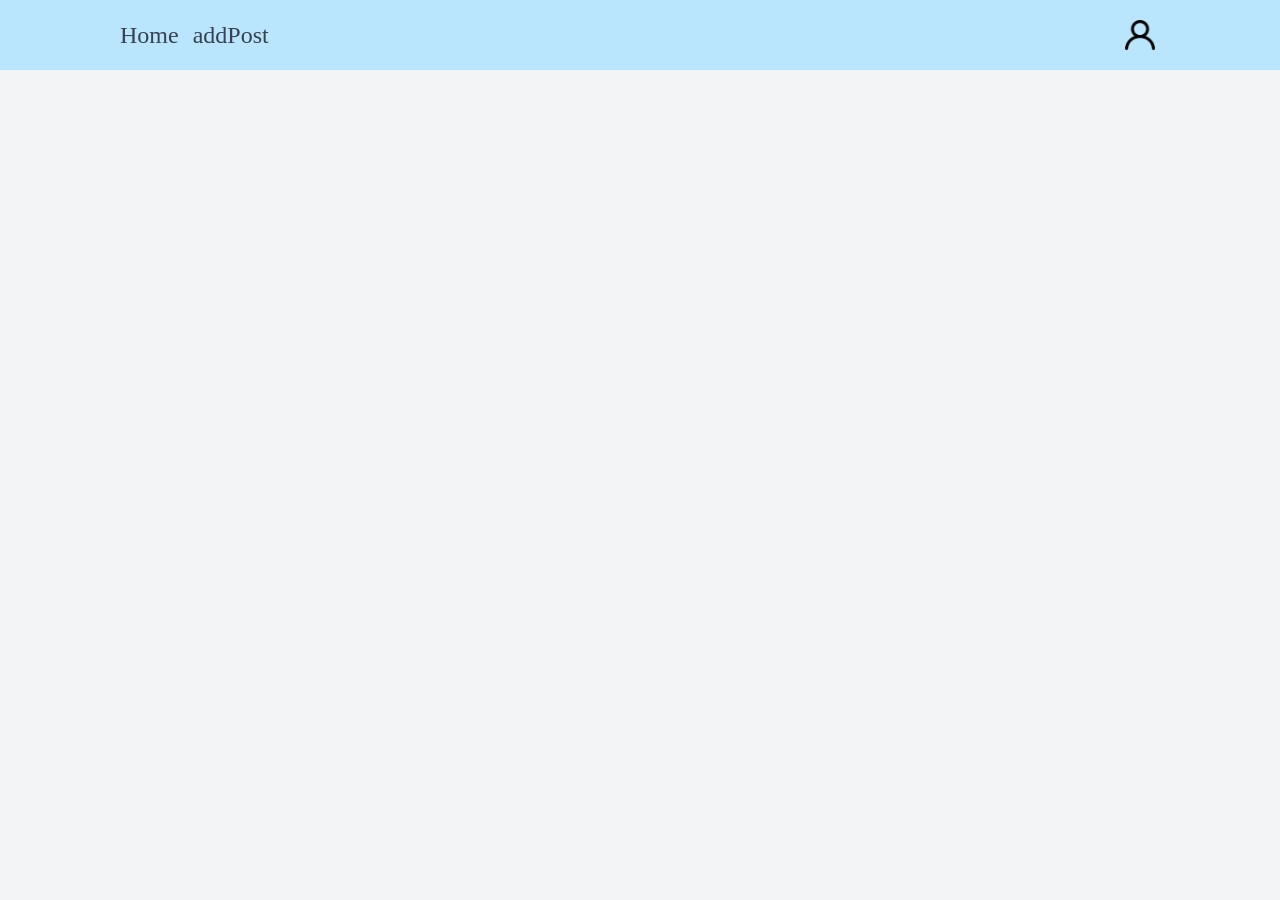
==== index.html @ dbaa73bf "GAB/index - header: added color changes and related transitions" ====
<!DOCTYPE html>
<html lang="en">
<head>
    <meta charset="UTF-8">
    <meta name="viewport" content="width=device-width, initial-scale=1.0">
    <link href="./res/css/style.css" rel="stylesheet">
    <link href="./res/css/header.css" rel="stylesheet">
    <title>WADBook</title>
</head>
<body>
    <header>
        <nav>
            <div class="header__links">
                <a href="#">Home</a>
                <a href="./addPost.html">addPost</a>
            </div>

            <a class="header__profile" href="./login.html">
                <img src="./res/images/profile.png">
            </a>
        </nav>
    </header>
    <footer></footer>
</body>
</html>
---- res/css/style.css ----
:root { /* Use these by calling var(--gray-500) for example */
    --gray-100: #f3f4f6;
    --gray-500: #6b7280;
    --gray-700: #374151;
    --gray-900: #111827;
    --brand-200: #bae6fd;
    --brand-300: #7dd3fc;
    --brand-500: #0ea5e9;
    --brand-600: #0284c7;
    --brand-700: #0369a1;
    --brand-900: #0c4a6e;
    --accent-100: #fef3c7;
    --accent-300: #fcd34d;
    --accent-500: #f59e0b;
    --accent-700: #b45309;
}

* {
    margin: 0;
    padding: 0;
    box-sizing: border-box;
    color: var(--gray-900)
}

body {
    width: 100%;
    background-color: var(--gray-100);
}
---- res/css/header.css ----
header {
    width: 100%;
    background-color: var(--brand-200);
}

nav {
    display: flex;
    flex-direction: row;
    justify-content: space-between;
    align-items: center;
    padding: 10px 15px;
}

header a { /* All anchor elements in header, no matter how deep they root */
    font-size: 24px;
    text-decoration: none;
    padding: 3px 5px;
    color: var(--gray-700);
    transition: color 200ms ease-in-out;

    &:hover, &:active {
        color: var(--accent-700);
    }
}

.header__profile {
    height: 40px;
    width: 40px;
    padding: 10px;
    border-radius: 100%;
    transition: background-color 200ms ease-in-out;

    &:hover {
        background-color: var(--accent-100)
    }
}

a > img { /* Only images directly in anchor elements */
    display: flex;
    align-self: center;
    aspect-ratio: 1/1;
    width: 100%;
}

@media only screen and (width >= 640px) {
    .header__profile {
        height: 50px;
        width: 50px;
    }
}

@media only screen and (width >= 1024px) {
    nav {
        max-width: 1080px;
        margin: 0 auto;
    }
}
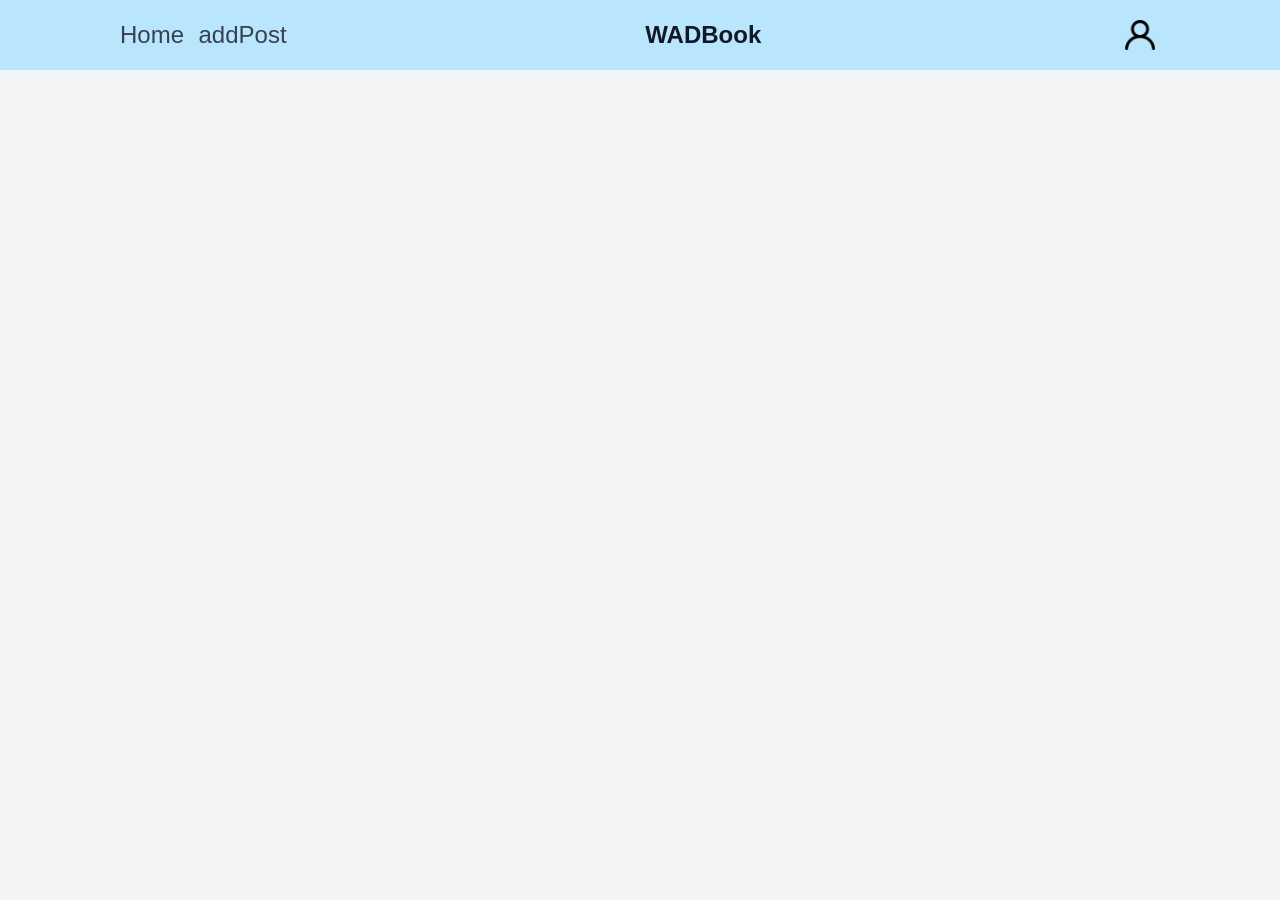
==== commit 6cc96db3: "GAB/index - header: added H1 element as page name, customized font" ====
--- a/index.html
+++ b/index.html
@@ -5,6 +5,7 @@
     <meta name="viewport" content="width=device-width, initial-scale=1.0">
     <link href="./res/css/style.css" rel="stylesheet">
     <link href="./res/css/header.css" rel="stylesheet">
+    <link href="./res/css/article.css" rel="stylesheet">
     <title>WADBook</title>
 </head>
 <body>
@@ -15,6 +16,8 @@
                 <a href="./addPost.html">addPost</a>
             </div>
 
+            <h1>WADBook</h1>
+
             <a class="header__profile" href="./login.html">
                 <img src="./res/images/profile.png">
             </a>
--- a/res/css/style.css
+++ b/res/css/style.css
@@ -19,7 +19,8 @@
     margin: 0;
     padding: 0;
     box-sizing: border-box;
-    color: var(--gray-900)
+    color: var(--gray-900);
+    font-family: Arial, Helvetica, sans-serif;
 }
 
 body {
--- a/res/css/header.css
+++ b/res/css/header.css
@@ -23,6 +23,10 @@
     }
 }
 
+header > nav > div ~ h1 {
+    display: none;
+}
+
 .header__profile {
     height: 40px;
     width: 40px;
@@ -43,6 +47,10 @@
 }
 
 @media only screen and (width >= 640px) {
+    header > nav > div ~ h1 {
+        display: block;
+    }
+
     .header__profile {
         height: 50px;
         width: 50px;
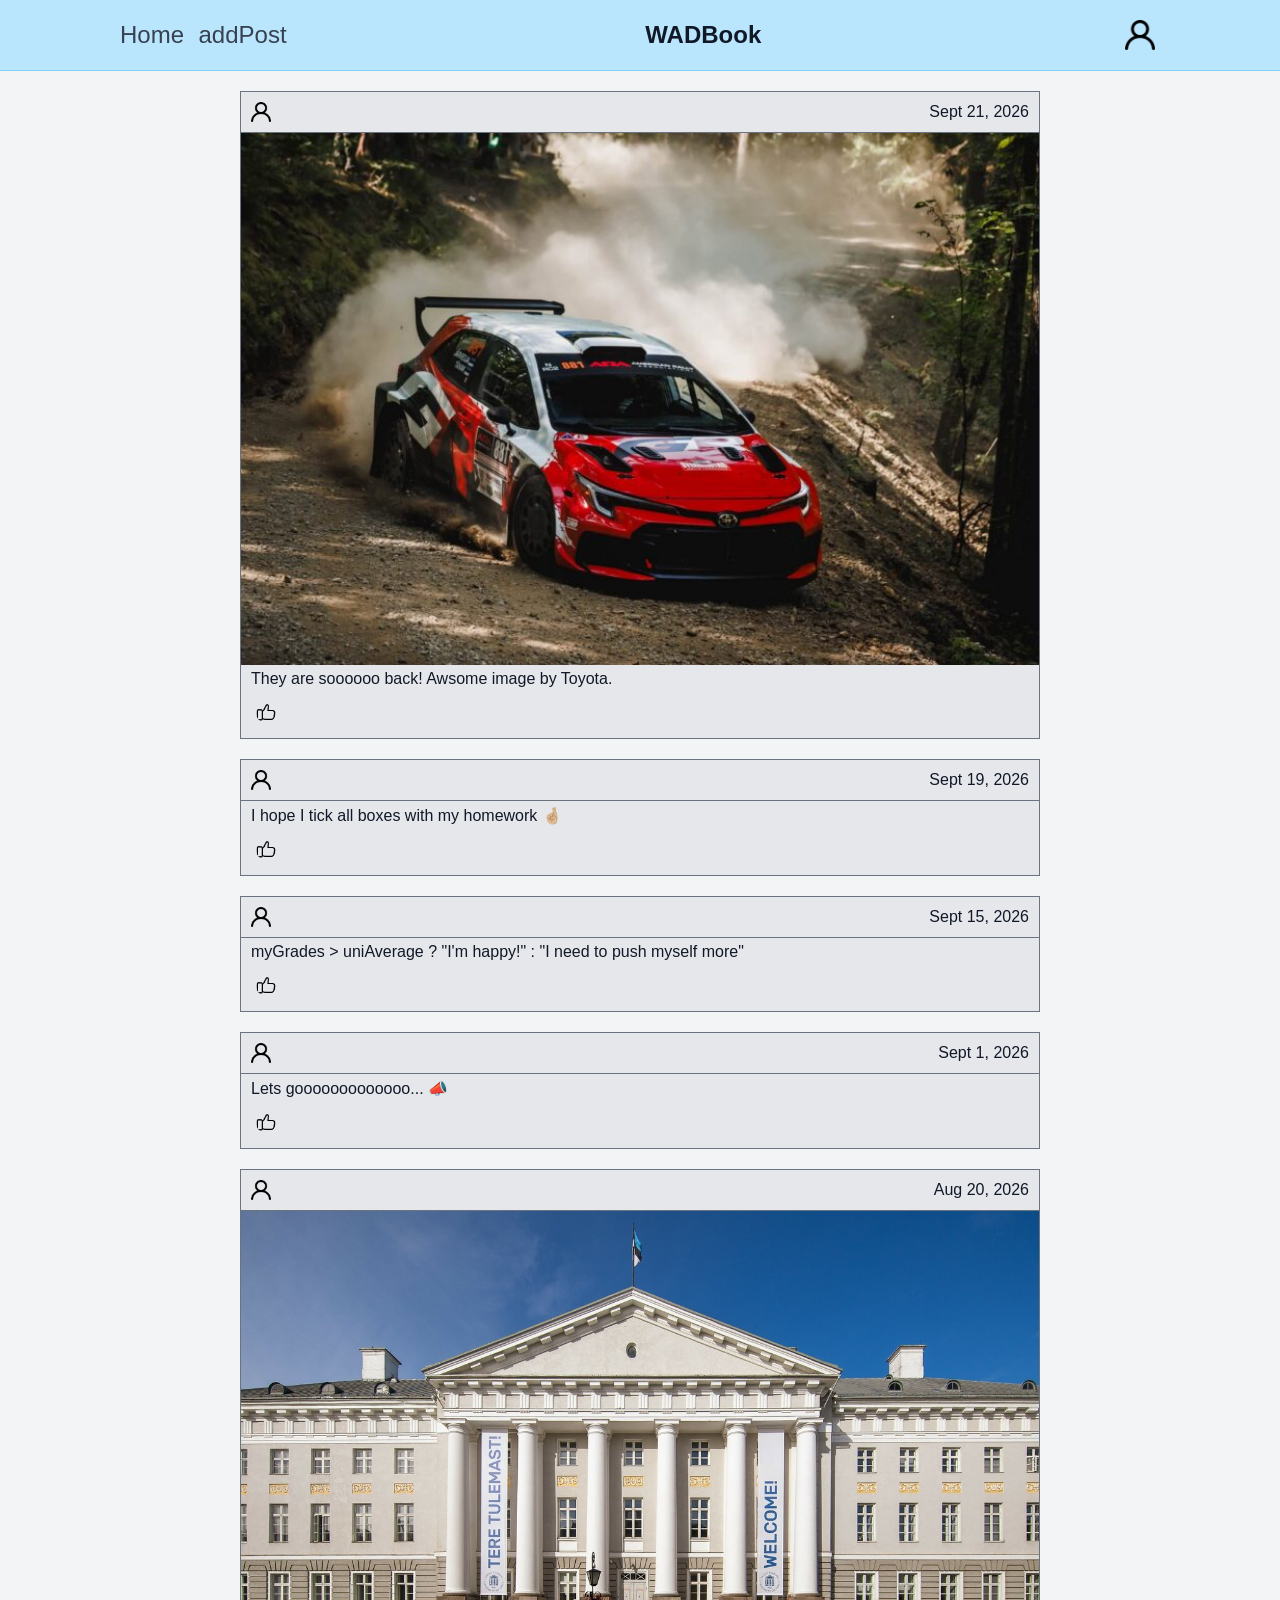
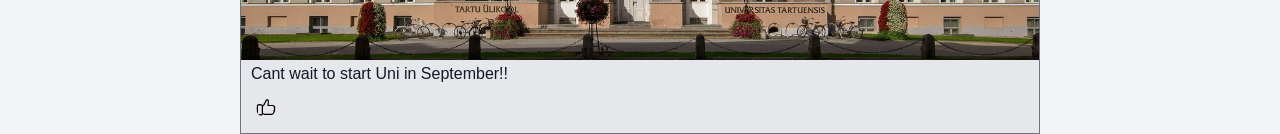
==== commit f3bf4f10: "GAB/index - articles: added articles with styling and images" ====
--- a/index.html
+++ b/index.html
@@ -23,6 +23,68 @@
             </a>
         </nav>
     </header>
+
+    <main>
+        <article>
+            <div>
+                <img src="./res/images/profile.png">
+                <time datetime="2026-09-21">Sept 21, 2026</time>
+            </div>
+
+            <img src="./res/images/tanak.png">
+
+            <p>They are soooooo back! Awsome image by Toyota.</p>
+
+            <img src="./res/images/thumb.png">
+        </article>
+
+        <article>
+            <div>
+                <img src="./res/images/profile.png">
+                <time datetime="2026-09-19">Sept 19, 2026</time>
+            </div>
+
+            <p>I hope I tick all boxes with my homework 🤞🏼</p>
+
+            <img src="./res/images/thumb.png">
+        </article>
+
+        <article>
+            <div>
+                <img src="./res/images/profile.png">
+                <time datetime="2026-09-15">Sept 15, 2026</time>
+            </div>
+
+            <p>myGrades > uniAverage ? "I'm happy!" : "I need to push myself more"</p>
+
+            <img src="./res/images/thumb.png">
+        </article>
+
+        <article>
+            <div>
+                <img src="./res/images/profile.png">
+                <time datetime="2026-09-01">Sept 1, 2026</time>
+            </div>
+
+            <p>Lets gooooooooooooo... 📣</p>
+
+            <img src="./res/images/thumb.png">
+        </article>
+
+        <article>
+            <div>
+                <img src="./res/images/profile.png">
+                <time datetime="2026-08-20">Aug 20, 2026</time>
+            </div>
+
+            <img src="./res/images/uni.png">
+
+            <p>Cant wait to start Uni in September!!</p>
+
+            <img src="./res/images/thumb.png">
+        </article>
+    </main>
+
     <footer></footer>
 </body>
 </html>
--- a/res/css/style.css
+++ b/res/css/style.css
@@ -1,5 +1,6 @@
 :root { /* Use these by calling var(--gray-500) for example */
     --gray-100: #f3f4f6;
+    --gray-200: #e5e7eb;
     --gray-500: #6b7280;
     --gray-700: #374151;
     --gray-900: #111827;
--- a/res/css/header.css
+++ b/res/css/header.css
@@ -1,6 +1,7 @@
 header {
     width: 100%;
     background-color: var(--brand-200);
+    border-bottom: 1px solid var(--brand-300);
 }
 
 nav {
--- a/res/css/article.css
+++ b/res/css/article.css
@@ -0,0 +1,68 @@
+main {
+    display: flex;
+    flex-direction: column;
+    align-items: center;
+}
+
+main article {
+    background-color: var(--gray-200);
+    border: 1px solid var(--gray-500);
+    border-left: 0;
+    border-right: 0;
+    margin-top: 20px;
+    display: flex;
+    flex-direction: column;
+    width: 100%;
+}
+
+main article > div {
+    display: flex;
+    flex-direction: row;
+    padding: 3px 5px;
+    width: 100%;
+    justify-content: space-between;
+    align-items: center;
+    border-bottom: 1px solid var(--gray-500);
+
+    & img {
+        align-self: center;
+        width: 20px;
+        aspect-ratio: 1/1;
+    }
+}
+
+main article p {
+    padding: 5px 10px;
+}
+
+main article p + img {
+    margin: 0 0 5px 5px;
+    width: 40px;
+    aspect-ratio: 1/1;
+    padding: 10px;
+    border-radius: 100%;
+    transition: background-color 200ms ease-in-out;
+    cursor: pointer;
+
+    &:hover {
+        background-color: var(--brand-300);
+    }
+}
+
+@media only screen and (width >= 640px) {
+    main article {
+        border-right: 1px solid var(--gray-500);
+        border-left: 1px solid var(--gray-500);
+        max-width: 640px;
+    }
+
+    main article > div {
+        padding: 10px;
+    }
+}
+
+@media only screen and (width >= 1024px) {
+    main article {
+        max-width: 800px;
+    }
+}
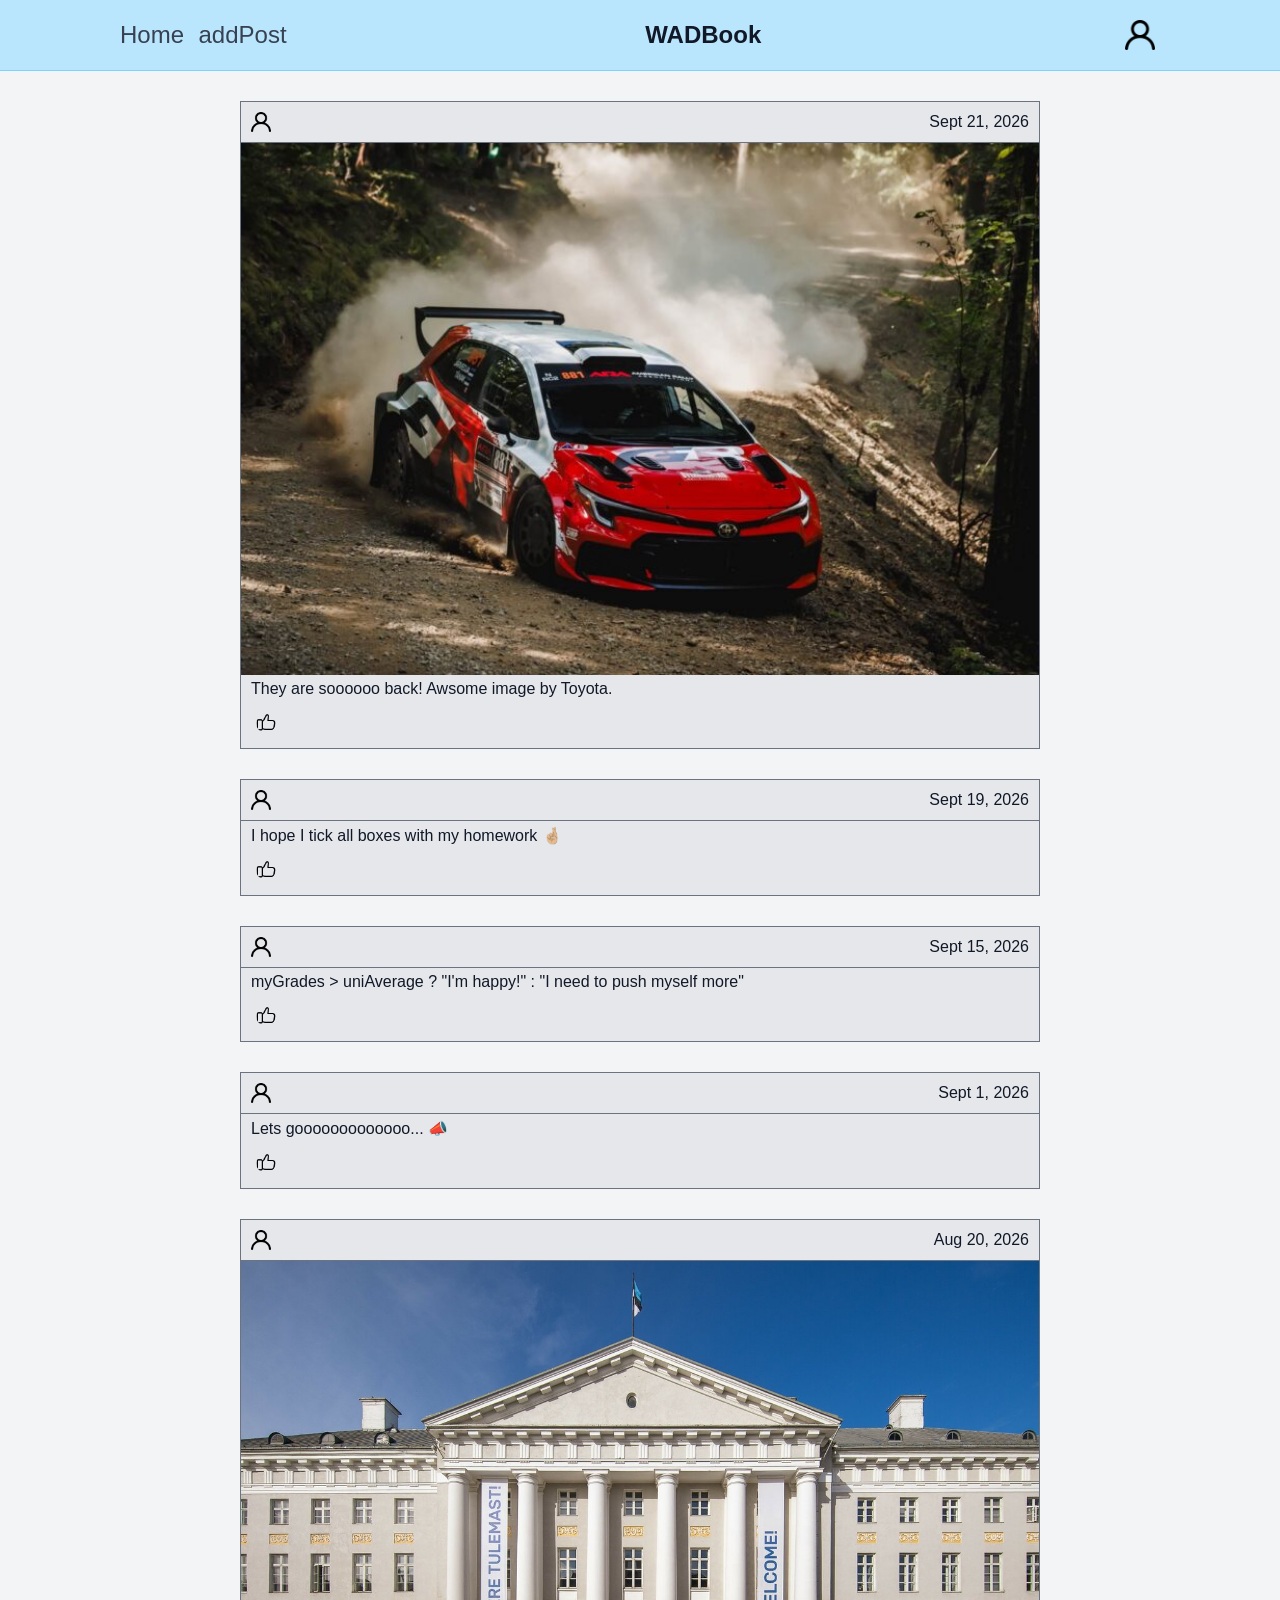
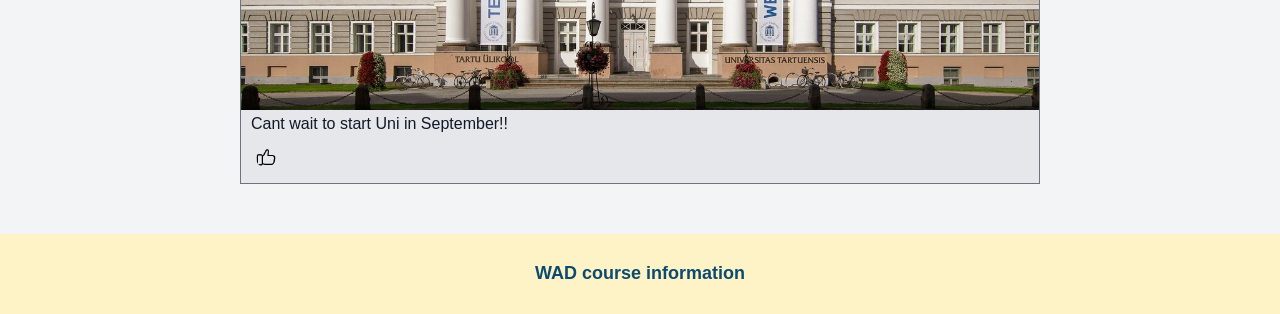
==== commit 231af2c8: "GAB/index - footer: added footer, fixed margins to better fit responsive layouts" ====
--- a/index.html
+++ b/index.html
@@ -6,6 +6,7 @@
     <link href="./res/css/style.css" rel="stylesheet">
     <link href="./res/css/header.css" rel="stylesheet">
     <link href="./res/css/article.css" rel="stylesheet">
+    <link href="./res/css/footer.css" rel="stylesheet">
     <title>WADBook</title>
 </head>
 <body>
@@ -85,6 +86,10 @@
         </article>
     </main>
 
-    <footer></footer>
+    <footer>
+        <address>
+            <a href="https://courses.cs.ut.ee/2026/WAD/fall" target="_blank">WAD course information</a>
+        </address>
+    </footer>
 </body>
 </html>
--- a/res/css/article.css
+++ b/res/css/article.css
@@ -54,6 +54,7 @@
         border-right: 1px solid var(--gray-500);
         border-left: 1px solid var(--gray-500);
         max-width: 640px;
+        margin-top: 30px;
     }
 
     main article > div {
--- a/res/css/footer.css
+++ b/res/css/footer.css
@@ -0,0 +1,35 @@
+footer {
+    display: flex;
+    justify-content: center;
+    align-items: center;
+    margin-top: 30px;
+    height: 50px;
+    font-size: 16px;
+    background-color: var(--accent-100);
+
+    & address > a {
+        font-weight: 600;
+        color: var(--brand-900);
+        text-decoration: none;
+        font-style: normal;
+        transition: color 200ms ease-in-out;
+
+        &:hover {
+            color: var(--brand-500);
+        }
+    }
+}
+
+@media only screen and (width >= 640px) {
+    footer {
+        margin-top: 50px;
+        height: 75px;
+    }
+}
+
+@media only screen and (width >= 1024px) {
+    footer {
+        font-size: 18px;
+        height: 80px;
+    }
+}
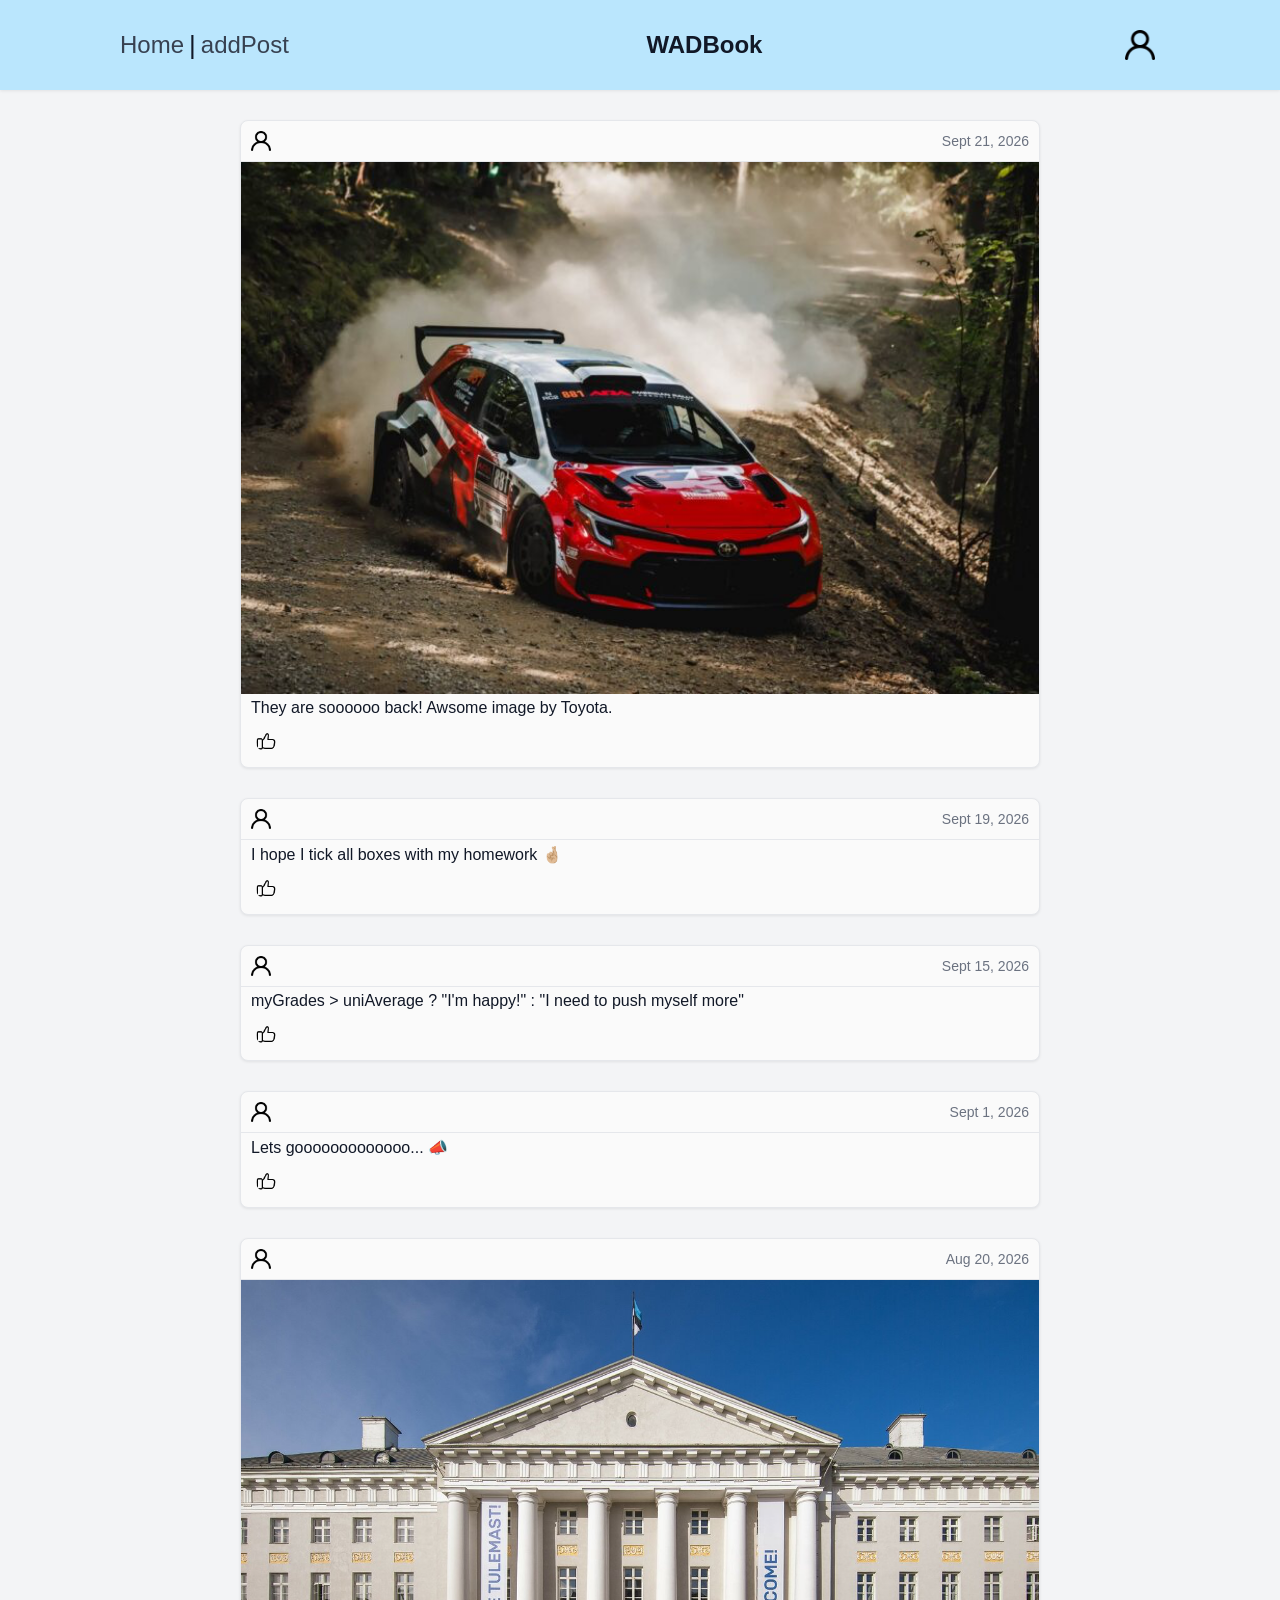
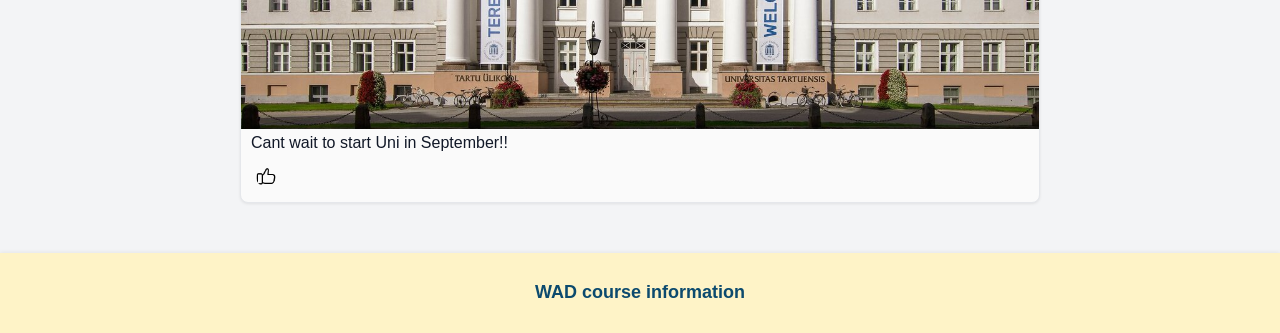
==== commit 2c200cc2: "GAB/fix1 - header: fixed anchor href-s and improved styling" ====
--- a/index.html
+++ b/index.html
@@ -14,13 +14,14 @@
         <nav>
             <div class="header__links">
                 <a href="#">Home</a>
+                <span class="header__spacer">|</span>
                 <a href="./addPost.html">addPost</a>
             </div>
 
             <h1>WADBook</h1>
 
             <a class="header__profile" href="./login.html">
-                <img src="./res/images/profile.png">
+                <img src="./res/images/profile.png" alt="user profile">
             </a>
         </nav>
     </header>
@@ -28,61 +29,61 @@
     <main>
         <article>
             <div>
-                <img src="./res/images/profile.png">
+                <img src="./res/images/profile.png" alt="user profile">
                 <time datetime="2026-09-21">Sept 21, 2026</time>
             </div>
 
-            <img src="./res/images/tanak.png">
+            <img src="./res/images/tanak.png" alt="rally car">
 
             <p>They are soooooo back! Awsome image by Toyota.</p>
 
-            <img src="./res/images/thumb.png">
+            <img src="./res/images/thumb.png" alt="like icon">
         </article>
 
         <article>
             <div>
-                <img src="./res/images/profile.png">
+                <img src="./res/images/profile.png" alt="user profile">
                 <time datetime="2026-09-19">Sept 19, 2026</time>
             </div>
 
             <p>I hope I tick all boxes with my homework 🤞🏼</p>
 
-            <img src="./res/images/thumb.png">
+            <img src="./res/images/thumb.png" alt="like icon">
         </article>
 
         <article>
             <div>
-                <img src="./res/images/profile.png">
+                <img src="./res/images/profile.png" alt="user profile">
                 <time datetime="2026-09-15">Sept 15, 2026</time>
             </div>
 
             <p>myGrades > uniAverage ? "I'm happy!" : "I need to push myself more"</p>
 
-            <img src="./res/images/thumb.png">
+            <img src="./res/images/thumb.png" alt="like icon">
         </article>
 
         <article>
             <div>
-                <img src="./res/images/profile.png">
+                <img src="./res/images/profile.png" alt="user profile">
                 <time datetime="2026-09-01">Sept 1, 2026</time>
             </div>
 
             <p>Lets gooooooooooooo... 📣</p>
 
-            <img src="./res/images/thumb.png">
+            <img src="./res/images/thumb.png" alt="like icon">
         </article>
 
         <article>
             <div>
-                <img src="./res/images/profile.png">
+                <img src="./res/images/profile.png" alt="user profile">
                 <time datetime="2026-08-20">Aug 20, 2026</time>
             </div>
 
-            <img src="./res/images/uni.png">
+            <img src="./res/images/uni.png" alt="University of Tartu">
 
             <p>Cant wait to start Uni in September!!</p>
 
-            <img src="./res/images/thumb.png">
+            <img src="./res/images/thumb.png" alt="like icon">
         </article>
     </main>
 
--- a/res/css/style.css
+++ b/res/css/style.css
@@ -1,4 +1,5 @@
 :root { /* Use these by calling var(--gray-500) for example */
+    --gray-050: #fafafa;
     --gray-100: #f3f4f6;
     --gray-200: #e5e7eb;
     --gray-500: #6b7280;
@@ -14,6 +15,9 @@
     --accent-300: #fcd34d;
     --accent-500: #f59e0b;
     --accent-700: #b45309;
+    --shadow-sm: 0 1px 3px rgb(0 0 0 / 0.08);
+    --shadow-md: 0 4px 12px rgb(0 0 0 / 0.12);
+    --radius: 8px;
 }
 
 * {
--- a/res/css/header.css
+++ b/res/css/header.css
@@ -1,7 +1,14 @@
 header {
+    position:sticky;
+    top: 0;
+    display: flex;
+    flex-direction: column;
+    justify-content: center;
     width: 100%;
+    height: 60px;
     background-color: var(--brand-200);
-    border-bottom: 1px solid var(--brand-300);
+    box-shadow: var(--shadow-sm);
+    z-index: 5;
 }
 
 nav {
@@ -12,16 +19,29 @@
     padding: 10px 15px;
 }
 
+.header__links {
+    display: flex;
+    align-items: center;
+}
+
 header a { /* All anchor elements in header, no matter how deep they root */
-    font-size: 24px;
+    position: relative;
+    font-size: 20px;
     text-decoration: none;
     padding: 3px 5px;
+    border-radius: var(--radius);
+    transition: color 200ms ease-in-out, background-color 200ms ease-in-out;
     color: var(--gray-700);
-    transition: color 200ms ease-in-out;
 
     &:hover, &:active {
         color: var(--accent-700);
+        background-color: var(--accent-100);
     }
+}
+
+.header__spacer {
+    font-size: 26px;
+    cursor: default;
 }
 
 header > nav > div ~ h1 {
@@ -48,6 +68,14 @@
 }
 
 @media only screen and (width >= 640px) {
+    header {
+        height: 90px;
+    }
+
+    header a {
+        font-size: 20px;
+    }
+
     header > nav > div ~ h1 {
         display: block;
     }
@@ -61,6 +89,11 @@
 @media only screen and (width >= 1024px) {
     nav {
         max-width: 1080px;
+        width: 100%;
         margin: 0 auto;
     }
+
+    header a {
+        font-size: 24px;
+    }
 }
--- a/res/css/article.css
+++ b/res/css/article.css
@@ -5,14 +5,21 @@
 }
 
 main article {
-    background-color: var(--gray-200);
-    border: 1px solid var(--gray-500);
-    border-left: 0;
-    border-right: 0;
+    background-color: var(--gray-050);
+    border: 1px solid var(--gray-200);
+    border-radius: var(--radius);
+    box-shadow: var(--shadow-sm);
     margin-top: 20px;
     display: flex;
     flex-direction: column;
+    overflow: hidden;
     width: 100%;
+    transition: box-shadow 200ms ease-in-out, transform 200ms ease-in-out;
+
+    &:hover {
+        box-shadow: var(--shadow-md);
+        transform: translateY(-1px);
+    }
 }
 
 main article > div {
@@ -22,12 +29,17 @@
     width: 100%;
     justify-content: space-between;
     align-items: center;
-    border-bottom: 1px solid var(--gray-500);
+    border-bottom: 1px solid var(--gray-200);
 
     & img {
         align-self: center;
         width: 20px;
         aspect-ratio: 1/1;
+    }
+
+    & time {
+        color: var(--gray-500);
+        font-size: 14px;
     }
 }
 
@@ -45,14 +57,12 @@
     cursor: pointer;
 
     &:hover {
-        background-color: var(--brand-300);
+        background-color: var(--accent-100);
     }
 }
 
 @media only screen and (width >= 640px) {
     main article {
-        border-right: 1px solid var(--gray-500);
-        border-left: 1px solid var(--gray-500);
         max-width: 640px;
         margin-top: 30px;
     }
--- a/res/css/footer.css
+++ b/res/css/footer.css
@@ -6,6 +6,7 @@
     height: 50px;
     font-size: 16px;
     background-color: var(--accent-100);
+    box-shadow: 0 -1px 4px rgb(0 0 0 / 0.06);
 
     & address > a {
         font-weight: 600;
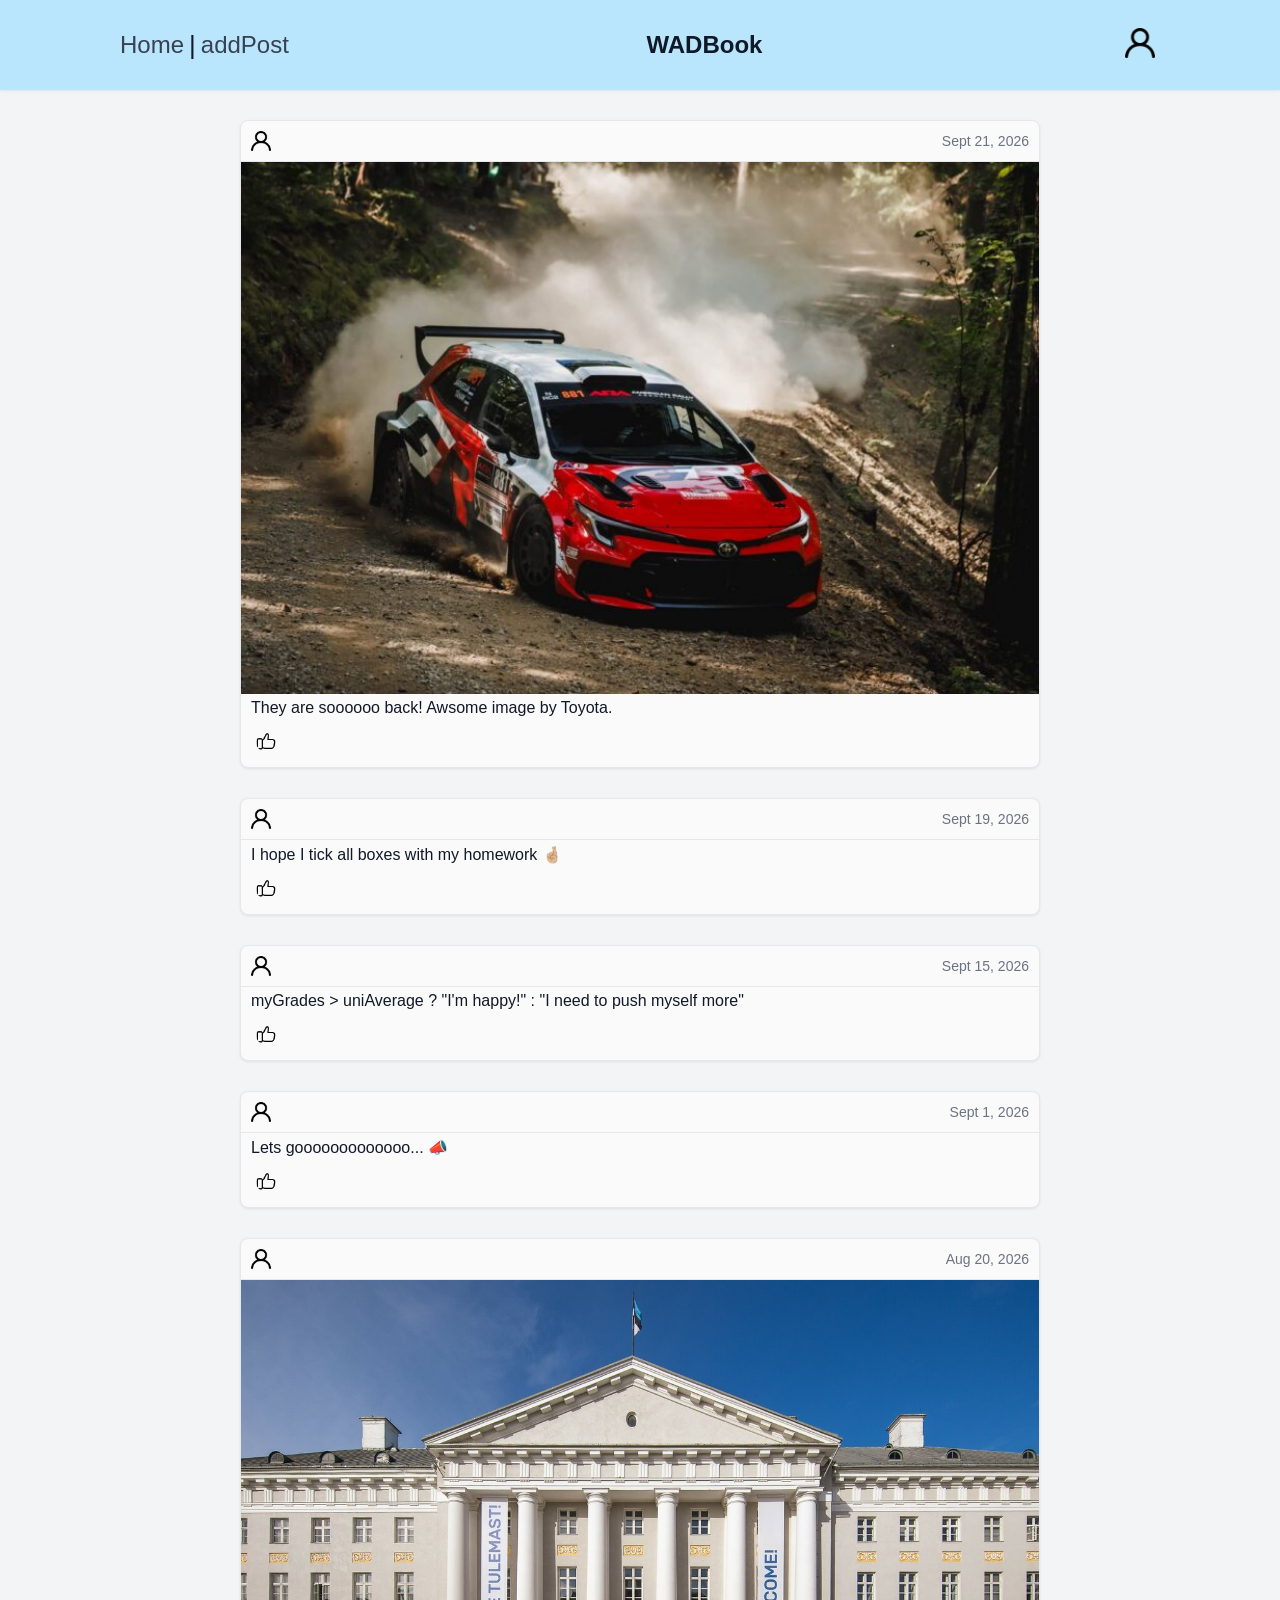
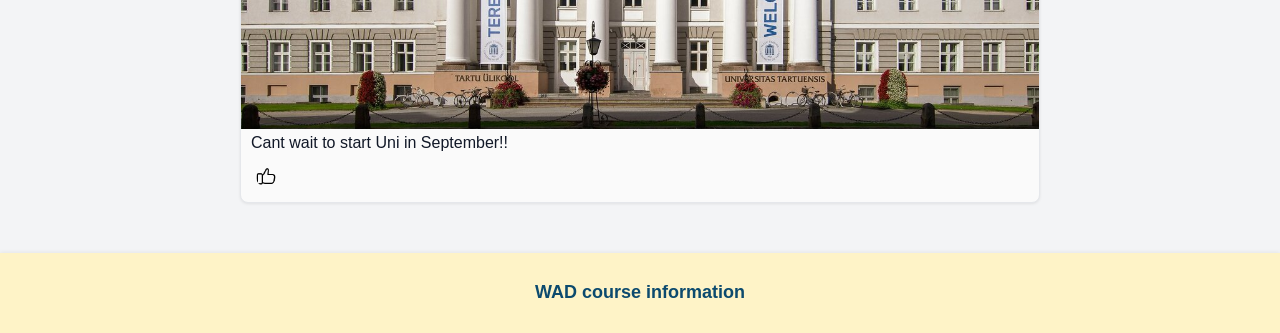
==== commit 9d4eb51a: "Dropdown menu for user and Username field in login page" ====
--- a/index.html
+++ b/index.html
@@ -20,9 +20,17 @@
 
             <h1>WADBook</h1>
 
-            <a class="header__profile" href="./login.html">
-                <img src="./res/images/profile.png" alt="user profile">
-            </a>
+            <div class="profile-container">
+                <a class="header__profile" id="profile-icon" href="./login.html">
+                    <img src="./res/images/profile.png" alt="user profile">
+                </a>
+                <!-- Dropdown menu (initially hidden via CSS) -->
+                <div id="profile-dropdown" class="dropdown-menu" style="display: none;">
+                    <b><p id="dropdown-name">Name</p></b>
+                    <p id="dropdown-email">email@ut.ee</p>
+                    <a href="#" id="logout-btn">Logout</a>
+                </div>
+            </div>
         </nav>
     </header>
 
@@ -92,5 +100,6 @@
             <a href="https://courses.cs.ut.ee/2026/WAD/fall" target="_blank">WAD course information</a>
         </address>
     </footer>
+    <script src="./src/js/header.js"></script>
 </body>
 </html>
--- a/res/css/header.css
+++ b/res/css/header.css
@@ -9,6 +9,36 @@
     background-color: var(--brand-200);
     box-shadow: var(--shadow-sm);
     z-index: 5;
+}
+
+.profile-container {
+    position: relative;
+    display: inline-block;
+}
+
+.dropdown-menu {
+    position: absolute;
+    right: 0;
+    top: 100%;
+    background-color: var(--gray-100);
+    border-radius: 4px;
+    padding: 10px;
+    box-shadow: 0px 4px 6px var(--gray-500);
+    width: 160px;
+    z-index: 100;
+}
+
+.dropdown-menu p, 
+.dropdown-menu a {
+    margin: 5px 0;
+    font-size: 14px;
+    color: var(--brand-900);
+    text-decoration: none;
+    display: block;
+}
+
+.dropdown-menu a:hover {
+    text-decoration: underline;
 }
 
 nav {
@@ -54,13 +84,15 @@
     padding: 10px;
     border-radius: 100%;
     transition: background-color 200ms ease-in-out;
+    position: relative;
+    display: inline-block; /* Fixes inline sizing inside the wrapper div */
 
     &:hover {
         background-color: var(--accent-100)
     }
 }
 
-a > img { /* Only images directly in anchor elements */
+.header__profile img { 
     display: flex;
     align-self: center;
     aspect-ratio: 1/1;
@@ -70,10 +102,6 @@
 @media only screen and (width >= 640px) {
     header {
         height: 90px;
-    }
-
-    header a {
-        font-size: 20px;
     }
 
     header > nav > div ~ h1 {
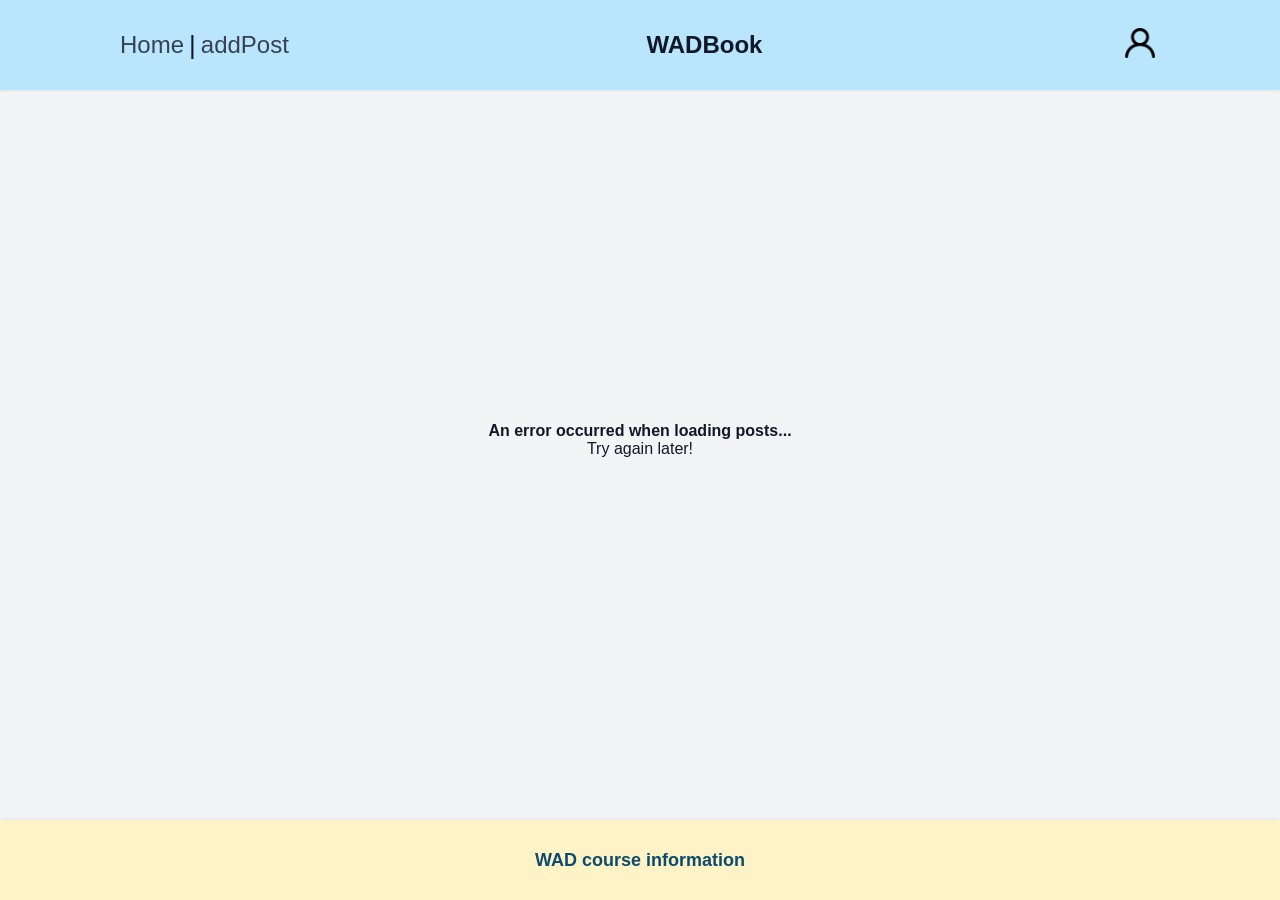
==== commit 927f181c: "GAB/dynamicPosts: added posts to json, reworked fetching, created post rendering, fixed styling issu" ====
--- a/index.html
+++ b/index.html
@@ -7,6 +7,7 @@
     <link href="./res/css/header.css" rel="stylesheet">
     <link href="./res/css/article.css" rel="stylesheet">
     <link href="./res/css/footer.css" rel="stylesheet">
+    <script type="module" src="./src/js/index.js"></script>
     <title>WADBook</title>
 </head>
 <body>
@@ -34,65 +35,7 @@
         </nav>
     </header>
 
-    <main>
-        <article>
-            <div>
-                <img src="./res/images/profile.png" alt="user profile">
-                <time datetime="2026-09-21">Sept 21, 2026</time>
-            </div>
-
-            <img src="./res/images/tanak.png" alt="rally car">
-
-            <p>They are soooooo back! Awsome image by Toyota.</p>
-
-            <img src="./res/images/thumb.png" alt="like icon">
-        </article>
-
-        <article>
-            <div>
-                <img src="./res/images/profile.png" alt="user profile">
-                <time datetime="2026-09-19">Sept 19, 2026</time>
-            </div>
-
-            <p>I hope I tick all boxes with my homework 🤞🏼</p>
-
-            <img src="./res/images/thumb.png" alt="like icon">
-        </article>
-
-        <article>
-            <div>
-                <img src="./res/images/profile.png" alt="user profile">
-                <time datetime="2026-09-15">Sept 15, 2026</time>
-            </div>
-
-            <p>myGrades > uniAverage ? "I'm happy!" : "I need to push myself more"</p>
-
-            <img src="./res/images/thumb.png" alt="like icon">
-        </article>
-
-        <article>
-            <div>
-                <img src="./res/images/profile.png" alt="user profile">
-                <time datetime="2026-09-01">Sept 1, 2026</time>
-            </div>
-
-            <p>Lets gooooooooooooo... 📣</p>
-
-            <img src="./res/images/thumb.png" alt="like icon">
-        </article>
-
-        <article>
-            <div>
-                <img src="./res/images/profile.png" alt="user profile">
-                <time datetime="2026-08-20">Aug 20, 2026</time>
-            </div>
-
-            <img src="./res/images/uni.png" alt="University of Tartu">
-
-            <p>Cant wait to start Uni in September!!</p>
-
-            <img src="./res/images/thumb.png" alt="like icon">
-        </article>
+    <main class="js-index-main">
     </main>
 
     <footer>
--- a/res/css/style.css
+++ b/res/css/style.css
@@ -29,6 +29,9 @@
 }
 
 body {
+    display: flex;
+    flex-direction: column;
+    min-height: 100vh;
     width: 100%;
     background-color: var(--gray-100);
 }
--- a/res/css/article.css
+++ b/res/css/article.css
@@ -1,7 +1,18 @@
 main {
     display: flex;
+    flex: 1;
     flex-direction: column;
     align-items: center;
+}
+
+main ul {
+    display: flex;
+    flex: 1;
+    flex-direction: column;
+}
+
+main li {
+    list-style: none;
 }
 
 main article {
@@ -43,7 +54,16 @@
     }
 }
 
+.js-post-list-img {
+    width: 100%;
+    max-height: 480px;
+    aspect-ratio: 16/9;
+    object-fit: cover;
+    object-position: center;
+}
+
 main article p {
+    margin-top: 5px;
     padding: 5px 10px;
 }
 
@@ -59,6 +79,14 @@
     &:hover {
         background-color: var(--accent-100);
     }
+}
+.js-render-error-message {
+    display: flex;
+    flex: 1;
+    flex-direction: column;
+    align-items: center;
+    justify-content: center;
+    padding-top: 20px;
 }
 
 @media only screen and (width >= 640px) {
